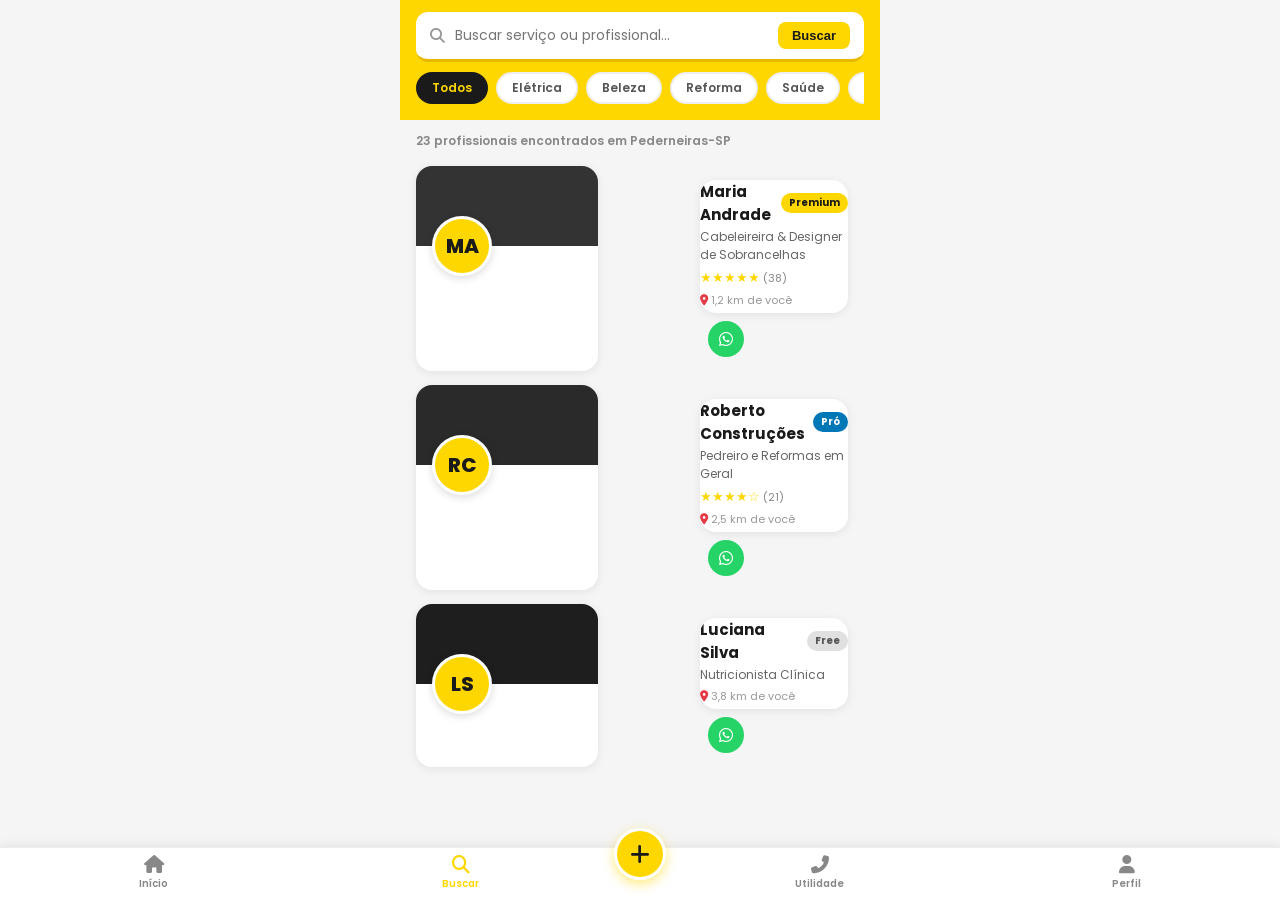
==== busca.html @ 1a4ab256 "Add files via upload" ====
<!DOCTYPE html>
<html lang="pt-BR">
<head>
<meta charset="UTF-8"/>
<meta name="viewport" content="width=device-width, initial-scale=1.0"/>
<title>Buscar – TÁNAMÃO</title>
<link rel="stylesheet" href="style.css"/>
<link href="https://fonts.googleapis.com/css2?family=Poppins:wght@400;600;700;800&display=swap" rel="stylesheet"/>
<link rel="stylesheet" href="https://cdnjs.cloudflare.com/ajax/libs/font-awesome/6.5.0/css/all.min.css"/>
<style>
.busca-header { background: #FFD700; padding: 12px 16px; position: sticky; top: 0; z-index: 100; }
.busca-header .search-bar { border-radius: 12px; margin-bottom: 10px; }
.filter-chips { display: flex; gap: 8px; overflow-x: auto; padding-bottom: 4px; }
.filter-chips::-webkit-scrollbar { display: none; }
.chip {
  white-space: nowrap; background: #fff; border: 2px solid #eee;
  border-radius: 20px; padding: 5px 14px; font-size: 12px;
  font-weight: 600; color: #555; cursor: pointer;
  font-family: 'Poppins',sans-serif;
}
.chip.active { background: #1a1a1a; color: #FFD700; border-color: #1a1a1a; }
.results-count { padding: 12px 16px 4px; font-size: 12px; color: #888; font-weight: 600; }
</style>
</head>
<body>
<div class="busca-header">
  <div class="search-bar">
    <i class="fas fa-search"></i>
    <input type="text" placeholder="Buscar serviço ou profissional..."/>
    <button class="btn-search">Buscar</button>
  </div>
  <div class="filter-chips">
    <button class="chip active">Todos</button>
    <button class="chip">Elétrica</button>
    <button class="chip">Beleza</button>
    <button class="chip">Reforma</button>
    <button class="chip">Saúde</button>
    <button class="chip">Aulas</button>
    <button class="chip">Informática</button>
  </div>
</div>
<div class="results-count">23 profissionais encontrados em Pederneiras-SP</div>
<div class="section">
  <div class="cards-list">
    <a href="perfil.html" class="card">
      <div class="card-cover" style="background:#333"></div>
      <div class="card-avatar">MA</div>
      <div class="card-info">
        <div class="card-header-row"><h3>Maria Andrade</h3><span class="badge badge-premium">Premium</span></div>
        <p class="card-role">Cabeleireira & Designer de Sobrancelhas</p>
        <div class="card-stars">★★★★★ <span>(38)</span></div>
        <div class="card-location"><i class="fas fa-map-marker-alt"></i> 1,2 km de você</div>
        <div class="card-contacts">
          <a href="#" class="contact-btn whatsapp"><i class="fab fa-whatsapp"></i></a>
        </div>
      </div>
    </a>
    <a href="perfil.html" class="card">
      <div class="card-cover" style="background:#2a2a2a"></div>
      <div class="card-avatar">RC</div>
      <div class="card-info">
        <div class="card-header-row"><h3>Roberto Construções</h3><span class="badge badge-pro">Pró</span></div>
        <p class="card-role">Pedreiro e Reformas em Geral</p>
        <div class="card-stars">★★★★☆ <span>(21)</span></div>
        <div class="card-location"><i class="fas fa-map-marker-alt"></i> 2,5 km de você</div>
        <div class="card-contacts">
          <a href="#" class="contact-btn whatsapp"><i class="fab fa-whatsapp"></i></a>
        </div>
      </div>
    </a>
    <a href="perfil.html" class="card">
      <div class="card-cover" style="background:#1e1e1e"></div>
      <div class="card-avatar">LS</div>
      <div class="card-info">
        <div class="card-header-row"><h3>Luciana Silva</h3><span class="badge badge-free">Free</span></div>
        <p class="card-role">Nutricionista Clínica</p>
        <div class="card-location"><i class="fas fa-map-marker-alt"></i> 3,8 km de você</div>
        <div class="card-contacts">
          <a href="#" class="contact-btn whatsapp"><i class="fab fa-whatsapp"></i></a>
        </div>
      </div>
    </a>
  </div>
</div>
<nav class="bottom-nav">
  <a href="index.html" class="nav-item"><i class="fas fa-home"></i><span>Início</span></a>
  <a href="busca.html" class="nav-item active"><i class="fas fa-search"></i><span>Buscar</span></a>
  <a href="cadastro.html" class="nav-item nav-center"><i class="fas fa-plus"></i></a>
  <a href="utilidade.html" class="nav-item"><i class="fas fa-phone-alt"></i><span>Utilidade</span></a>
  <a href="minha-conta.html" class="nav-item"><i class="fas fa-user"></i><span>Perfil</span></a>
</nav>
</body>
</html>
---- style.css ----
/* ========== RESET & BASE ========== */
*, *::before, *::after { box-sizing: border-box; margin: 0; padding: 0; }
body {
  font-family: 'Poppins', sans-serif;
  background: #f5f5f5;
  color: #1a1a1a;
  padding-bottom: 80px;
}
a { text-decoration: none; color: inherit; }

/* ========== HEADER ========== */
.header {
  background: #FFD700;
  padding: 12px 16px 0;
  position: sticky; top: 0; z-index: 100;
  box-shadow: 0 2px 8px rgba(0,0,0,0.15);
}
.header-top {
  display: flex; align-items: center; justify-content: space-between;
  margin-bottom: 10px;
}
.logo { display: flex; align-items: center; gap: 8px; }
.logo-icon { font-size: 26px; }
.logo-text { font-size: 22px; font-weight: 800; color: #1a1a1a; letter-spacing: -0.5px; }
.logo-accent { color: #e65c00; }
.header-actions { display: flex; gap: 8px; }
.btn-header {
  padding: 6px 14px; border-radius: 20px;
  font-size: 13px; font-weight: 600;
  border: 2px solid #1a1a1a; color: #1a1a1a;
}
.btn-yellow { background: #1a1a1a; color: #FFD700 !important; border-color: #1a1a1a; }

.search-bar {
  display: flex; align-items: center;
  background: #fff; border-radius: 12px 12px 0 0;
  padding: 10px 14px; gap: 10px;
  border-bottom: 3px solid #e6b800;
}
.search-bar i { color: #999; font-size: 15px; }
.search-bar input {
  flex: 1; border: none; outline: none;
  font-family: 'Poppins', sans-serif;
  font-size: 14px; background: transparent;
}
.btn-search {
  background: #FFD700; border: none; border-radius: 8px;
  padding: 6px 14px; font-weight: 700; font-size: 13px;
  cursor: pointer; color: #1a1a1a;
}

/* ========== BANNER PREMIUM ========== */
.banner-section { background: #1a1a1a; overflow: hidden; }
.banner-slide {
  display: flex; align-items: stretch;
  min-height: 160px; position: relative;
}
.banner-content {
  flex: 1; padding: 20px 16px;
  display: flex; flex-direction: column; gap: 4px;
  z-index: 2;
}
.badge-premium {
  display: inline-block; background: #FFD700;
  color: #1a1a1a; font-size: 11px; font-weight: 700;
  padding: 2px 10px; border-radius: 20px; width: fit-content;
}
.banner-content h2 { color: #fff; font-size: 20px; font-weight: 700; margin-top: 4px; }
.banner-content p { color: #ccc; font-size: 12px; }
.btn-banner {
  margin-top: 8px; background: #FFD700; color: #1a1a1a;
  font-weight: 700; font-size: 13px; border-radius: 8px;
  padding: 7px 18px; width: fit-content;
}
.banner-img {
  width: 120px; flex-shrink: 0;
  display: flex; align-items: center; justify-content: center;
  background: #333;
}
.banner-avatar {
  width: 64px; height: 64px; border-radius: 50%;
  background: #FFD700; color: #1a1a1a;
  font-size: 22px; font-weight: 800;
  display: flex; align-items: center; justify-content: center;
  border: 3px solid #fff;
}

/* ========== UTILIDADE PÚBLICA ========== */
.util-btn-wrapper { padding: 12px 16px; }
.btn-utilidade {
  display: flex; align-items: center; gap: 10px;
  background: #e63946; color: #fff;
  border-radius: 12px; padding: 12px 16px;
  font-weight: 700; font-size: 14px;
  box-shadow: 0 3px 10px rgba(230,57,70,0.3);
}
.btn-utilidade i { font-size: 18px; }

/* ========== SECTIONS ========== */
.section { padding: 12px 16px 4px; }
.section-title { font-size: 16px; font-weight: 700; margin-bottom: 12px; color: #1a1a1a; }

/* ========== CATEGORIES ========== */
.categories-grid {
  display: grid; grid-template-columns: repeat(4, 1fr);
  gap: 10px;
}
.cat-item {
  background: #fff; border-radius: 12px;
  display: flex; flex-direction: column;
  align-items: center; padding: 12px 6px; gap: 6px;
  box-shadow: 0 1px 4px rgba(0,0,0,0.08);
  font-size: 11px; font-weight: 600; color: #333;
  transition: transform 0.15s;
}
.cat-item:active { transform: scale(0.95); }
.cat-icon { font-size: 24px; }

/* ========== CARDS ========== */
.cards-list { display: flex; flex-direction: column; gap: 14px; padding-bottom: 10px; }
.card {
  background: #fff; border-radius: 16px;
  overflow: hidden; box-shadow: 0 2px 10px rgba(0,0,0,0.08);
  position: relative; display: block;
}
.card-cover { height: 80px; background: #ddd; }
.card-avatar {
  width: 60px; height: 60px; border-radius: 50%;
  background: #FFD700; color: #1a1a1a;
  font-size: 20px; font-weight: 800;
  display: flex; align-items: center; justify-content: center;
  border: 3px solid #fff;
  position: absolute; top: 50px; left: 16px;
  box-shadow: 0 2px 8px rgba(0,0,0,0.15);
}
.card-info { padding: 14px 16px 14px 88px; min-height: 90px; }
.card-header-row { display: flex; align-items: center; gap: 8px; margin-bottom: 2px; }
.card-info h3 { font-size: 15px; font-weight: 700; }
.badge {
  font-size: 10px; font-weight: 700; padding: 2px 8px;
  border-radius: 20px;
}
.badge-premium { background: #FFD700; color: #1a1a1a; }
.badge-pro { background: #0077b6; color: #fff; }
.badge-free { background: #e0e0e0; color: #555; }
.card-role { font-size: 12px; color: #666; margin-bottom: 4px; }
.card-stars { font-size: 13px; color: #FFD700; }
.card-stars span { color: #888; font-size: 11px; }
.card-location { font-size: 11px; color: #999; margin: 4px 0; }
.card-location i { color: #e63946; }
.card-contacts { display: flex; gap: 8px; margin-top: 8px; }
.contact-btn {
  width: 36px; height: 36px; border-radius: 50%;
  display: flex; align-items: center; justify-content: center;
  font-size: 16px; color: #fff;
}
.whatsapp { background: #25D366; }
.insta { background: linear-gradient(135deg,#f09433,#e6683c,#dc2743,#cc2366,#bc1888); }
.phone { background: #0077b6; }

/* ========== BOTTOM NAV ========== */
.bottom-nav {
  position: fixed; bottom: 0; left: 0; right: 0;
  background: #fff; display: flex;
  border-top: 1px solid #eee;
  box-shadow: 0 -2px 10px rgba(0,0,0,0.08);
  z-index: 100;
}
.nav-item {
  flex: 1; display: flex; flex-direction: column;
  align-items: center; justify-content: center;
  padding: 8px 0; font-size: 10px; color: #888;
  gap: 2px; font-weight: 600;
}
.nav-item i { font-size: 18px; }
.nav-item.active { color: #FFD700; }
.nav-center {
  background: #FFD700; border-radius: 50%;
  width: 52px; height: 52px; margin-top: -20px;
  font-size: 22px !important; color: #1a1a1a !important;
  border: 3px solid #fff;
  box-shadow: 0 4px 12px rgba(255,215,0,0.5);
  flex: unset; padding: 0;
}
.nav-center i { font-size: 22px; }

/* ========== RESPONSIVE ========== */
@media (min-width: 600px) {
  body { max-width: 480px; margin: 0 auto; }
  .categories-grid { grid-template-columns: repeat(6, 1fr); }
  .cards-list { display: grid; grid-template-columns: 1fr 1fr; }
}
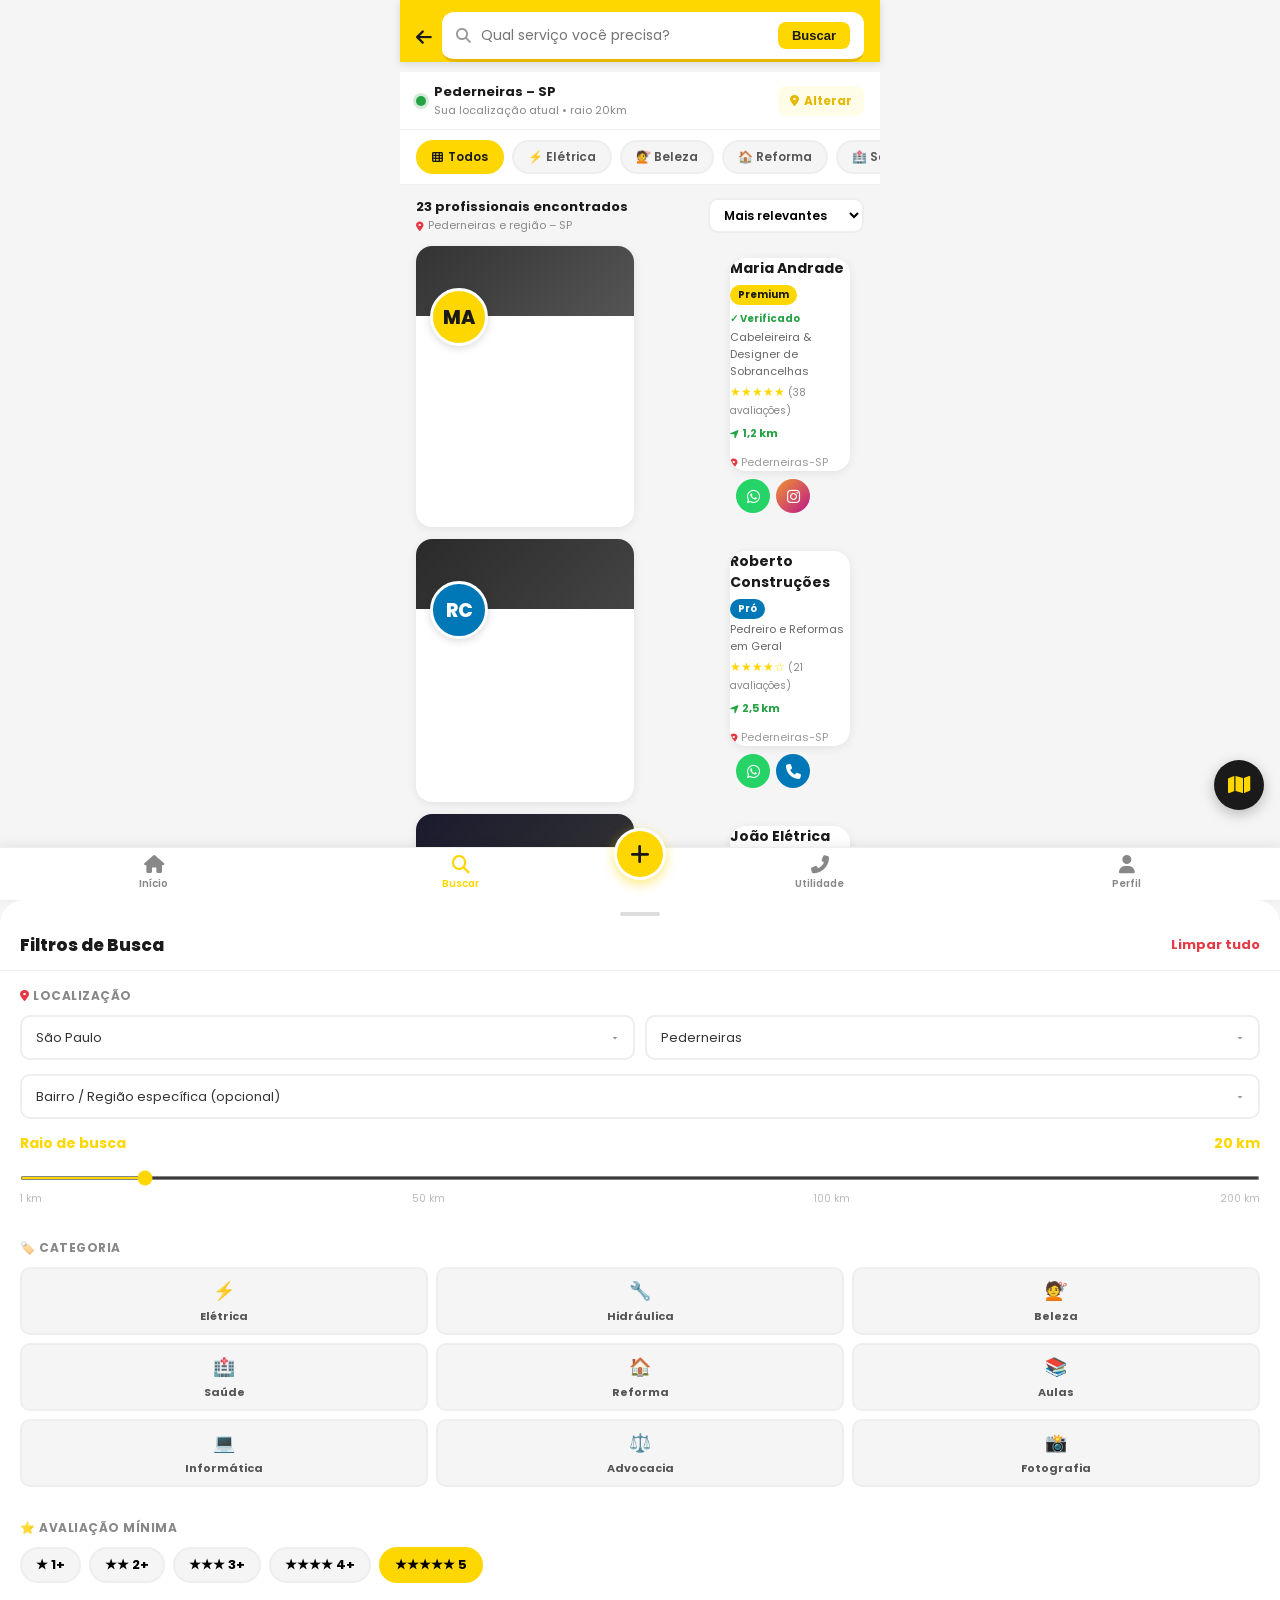
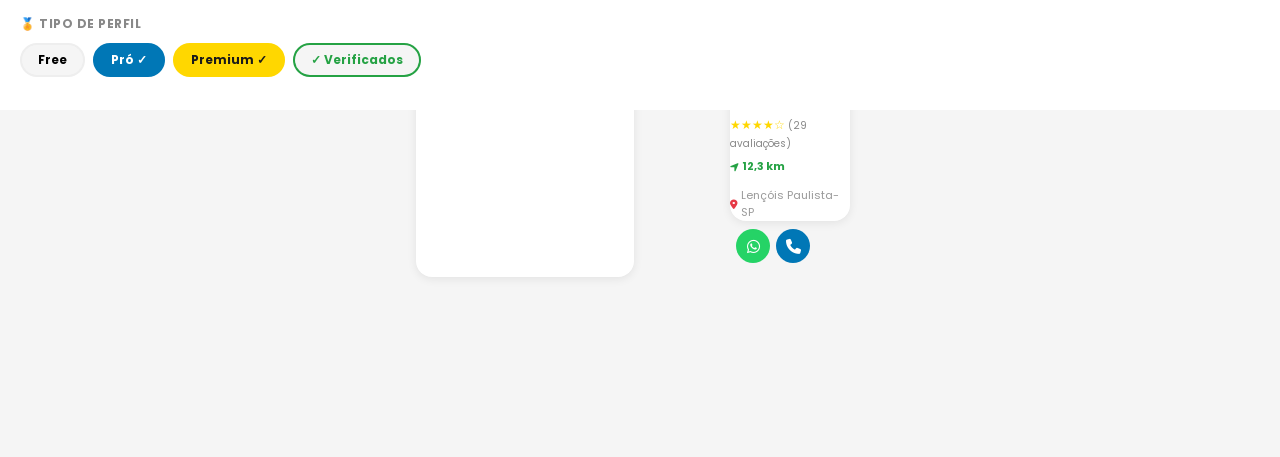
==== commit 83a3f1aa: "Add files via upload" ====
--- a/busca.html
+++ b/busca.html
@@ -3,85 +3,692 @@
 <head>
 <meta charset="UTF-8"/>
 <meta name="viewport" content="width=device-width, initial-scale=1.0"/>
-<title>Buscar – TÁNAMÃO</title>
+<title>Buscar Profissionais – TÁNAMÃO</title>
 <link rel="stylesheet" href="style.css"/>
 <link href="https://fonts.googleapis.com/css2?family=Poppins:wght@400;600;700;800&display=swap" rel="stylesheet"/>
 <link rel="stylesheet" href="https://cdnjs.cloudflare.com/ajax/libs/font-awesome/6.5.0/css/all.min.css"/>
 <style>
-.busca-header { background: #FFD700; padding: 12px 16px; position: sticky; top: 0; z-index: 100; }
-.busca-header .search-bar { border-radius: 12px; margin-bottom: 10px; }
-.filter-chips { display: flex; gap: 8px; overflow-x: auto; padding-bottom: 4px; }
-.filter-chips::-webkit-scrollbar { display: none; }
-.chip {
-  white-space: nowrap; background: #fff; border: 2px solid #eee;
-  border-radius: 20px; padding: 5px 14px; font-size: 12px;
-  font-weight: 600; color: #555; cursor: pointer;
-  font-family: 'Poppins',sans-serif;
-}
-.chip.active { background: #1a1a1a; color: #FFD700; border-color: #1a1a1a; }
-.results-count { padding: 12px 16px 4px; font-size: 12px; color: #888; font-weight: 600; }
+/* ===== HEADER ===== */
+.busca-header{
+  background:#FFD700;
+  padding:12px 16px 0;
+  position:sticky;top:0;z-index:100;
+  box-shadow:0 2px 8px rgba(0,0,0,0.12);
+}
+.header-top-row{
+  display:flex;align-items:center;gap:10px;margin-bottom:10px;
+}
+.header-top-row .logo-small{
+  font-size:20px;font-weight:800;color:#1a1a1a;white-space:nowrap;
+}
+.search-bar{
+  display:flex;align-items:center;background:#fff;
+  border-radius:12px;padding:10px 14px;gap:10px;
+  border-bottom:3px solid #e6b800;
+}
+.search-bar i{color:#999;font-size:15px;}
+.search-bar input{
+  flex:1;border:none;outline:none;
+  font-family:'Poppins',sans-serif;font-size:14px;background:transparent;
+}
+.btn-search{
+  background:#FFD700;border:none;border-radius:8px;
+  padding:6px 14px;font-weight:700;font-size:13px;
+  cursor:pointer;color:#1a1a1a;white-space:nowrap;
+}
+
+/* LOCALIZAÇÃO ATUAL */
+.location-bar{
+  display:flex;align-items:center;justify-content:space-between;
+  padding:10px 16px;background:#fff;
+  border-bottom:1px solid #f0f0f0;
+}
+.location-left{display:flex;align-items:center;gap:8px;}
+.location-dot{
+  width:10px;height:10px;border-radius:50%;background:#25a244;
+  box-shadow:0 0 0 3px rgba(37,162,68,0.2);flex-shrink:0;
+  animation:pulse 2s infinite;
+}
+@keyframes pulse{
+  0%{box-shadow:0 0 0 0 rgba(37,162,68,0.4);}
+  70%{box-shadow:0 0 0 8px rgba(37,162,68,0);}
+  100%{box-shadow:0 0 0 0 rgba(37,162,68,0);}
+}
+.location-text{font-size:13px;font-weight:700;color:#1a1a1a;}
+.location-sub{font-size:11px;color:#888;}
+.btn-change-loc{
+  background:#fffde7;border:none;border-radius:8px;
+  padding:6px 12px;font-family:'Poppins',sans-serif;
+  font-size:12px;font-weight:700;color:#e6b800;cursor:pointer;
+  display:flex;align-items:center;gap:5px;
+}
+
+/* FILTROS DRAWER */
+.filter-toggle-bar{
+  display:flex;align-items:center;gap:8px;
+  padding:10px 16px;overflow-x:auto;background:#fff;
+  border-bottom:1px solid #f0f0f0;
+}
+.filter-toggle-bar::-webkit-scrollbar{display:none;}
+.chip-filter{
+  white-space:nowrap;background:#f5f5f5;border:2px solid #eee;
+  border-radius:20px;padding:6px 14px;font-size:12px;
+  font-weight:600;color:#555;cursor:pointer;
+  font-family:'Poppins',sans-serif;display:flex;align-items:center;gap:5px;
+  transition:all 0.2s;flex-shrink:0;
+}
+.chip-filter.active{background:#FFD700;border-color:#FFD700;color:#1a1a1a;}
+.chip-filter.has-value{background:#1a1a1a;border-color:#1a1a1a;color:#FFD700;}
+.chip-filter i{font-size:11px;}
+.btn-filtros-avancados{
+  white-space:nowrap;background:#1a1a1a;border:none;
+  border-radius:20px;padding:7px 14px;font-size:12px;
+  font-weight:700;color:#FFD700;cursor:pointer;
+  font-family:'Poppins',sans-serif;display:flex;align-items:center;gap:5px;
+  flex-shrink:0;
+}
+
+/* DRAWER DE FILTROS */
+.drawer-overlay{
+  position:fixed;inset:0;background:rgba(0,0,0,0.5);
+  z-index:200;display:none;
+}
+.drawer-overlay.open{display:block;}
+.drawer{
+  position:fixed;bottom:0;left:0;right:0;
+  background:#fff;border-radius:24px 24px 0 0;
+  z-index:201;padding:0 0 32px;
+  transform:translateY(100%);transition:transform 0.35s cubic-bezier(.4,0,.2,1);
+  max-height:90vh;overflow-y:auto;
+}
+.drawer.open{transform:translateY(0);}
+.drawer-handle{
+  width:40px;height:4px;background:#ddd;border-radius:2px;
+  margin:12px auto 0;
+}
+.drawer-header{
+  display:flex;align-items:center;justify-content:space-between;
+  padding:16px 20px 12px;border-bottom:1px solid #f0f0f0;
+}
+.drawer-header h2{font-size:17px;font-weight:800;}
+.btn-limpar{
+  background:none;border:none;color:#e63946;
+  font-family:'Poppins',sans-serif;font-size:13px;font-weight:700;cursor:pointer;
+}
+.drawer-section{padding:16px 20px 0;}
+.drawer-section h3{
+  font-size:12px;font-weight:700;color:#888;
+  text-transform:uppercase;letter-spacing:0.5px;margin-bottom:10px;
+}
+.loc-grid{display:grid;grid-template-columns:1fr 1fr;gap:10px;margin-bottom:4px;}
+.loc-select{
+  width:100%;border:2px solid #eee;border-radius:10px;
+  padding:11px 14px;font-family:'Poppins',sans-serif;
+  font-size:13px;outline:none;color:#333;background:#fff;
+  appearance:none;cursor:pointer;
+  background-image:url("data:image/svg+xml,%3Csvg xmlns='http://www.w3.org/2000/svg' width='12' height='12' viewBox='0 0 24 24'%3E%3Cpath fill='%23999' d='M7 10l5 5 5-5z'/%3E%3C/svg%3E");
+  background-repeat:no-repeat;background-position:right 12px center;
+  padding-right:32px;
+}
+.loc-select:focus{border-color:#FFD700;}
+.loc-select-full{grid-column:1/-1;}
+
+.raio-section{margin-top:4px;}
+.raio-label{
+  display:flex;justify-content:space-between;
+  font-size:12px;font-weight:700;margin-bottom:8px;
+}
+.raio-label span{color:#FFD700;font-size:14px;}
+input[type=range]{
+  width:100%;accent-color:#FFD700;height:4px;
+}
+.raio-marks{
+  display:flex;justify-content:space-between;
+  font-size:10px;color:#bbb;margin-top:4px;
+}
+
+.cat-grid{display:grid;grid-template-columns:repeat(3,1fr);gap:8px;}
+.cat-chip{
+  background:#f5f5f5;border:2px solid #eee;border-radius:10px;
+  padding:8px;text-align:center;cursor:pointer;font-size:11px;font-weight:700;
+  color:#555;display:flex;flex-direction:column;align-items:center;gap:4px;
+  font-family:'Poppins',sans-serif;transition:all 0.15s;
+}
+.cat-chip.active{background:#FFD700;border-color:#FFD700;color:#1a1a1a;}
+.cat-chip span{font-size:18px;}
+
+.avaliacao-row{display:flex;gap:8px;}
+.star-chip{
+  background:#f5f5f5;border:2px solid #eee;border-radius:20px;
+  padding:6px 14px;font-size:13px;cursor:pointer;
+  font-family:'Poppins',sans-serif;font-weight:700;transition:all 0.15s;
+}
+.star-chip.active{background:#FFD700;border-color:#FFD700;}
+
+.plano-row{display:flex;gap:8px;flex-wrap:wrap;}
+.plano-chip{
+  background:#f5f5f5;border:2px solid #eee;border-radius:20px;
+  padding:6px 16px;font-size:12px;font-weight:700;cursor:pointer;
+  font-family:'Poppins',sans-serif;transition:all 0.15s;
+}
+.plano-chip.active.free{background:#e0e0e0;border-color:#ccc;color:#555;}
+.plano-chip.active.pro{background:#0077b6;border-color:#0077b6;color:#fff;}
+.plano-chip.active.premium{background:#FFD700;border-color:#FFD700;color:#1a1a1a;}
+
+.btn-aplicar{
+  width:calc(100% - 40px);margin:20px 20px 0;
+  background:#FFD700;color:#1a1a1a;border:none;border-radius:14px;
+  padding:16px;font-family:'Poppins',sans-serif;
+  font-size:16px;font-weight:800;cursor:pointer;
+  box-shadow:0 4px 14px rgba(255,215,0,0.35);
+}
+
+/* MODAL LOCALIZAÇÃO */
+.modal-loc{
+  position:fixed;inset:0;background:rgba(0,0,0,0.6);
+  z-index:300;display:none;align-items:flex-end;justify-content:center;
+}
+.modal-loc.open{display:flex;}
+.modal-loc-card{
+  background:#fff;border-radius:24px 24px 0 0;
+  padding:24px 20px 40px;width:100%;max-width:480px;
+}
+.modal-loc-card h2{font-size:18px;font-weight:800;margin-bottom:6px;}
+.modal-loc-card p{font-size:13px;color:#888;margin-bottom:20px;}
+.loc-option{
+  display:flex;align-items:center;gap:14px;
+  padding:14px;border-radius:14px;cursor:pointer;
+  transition:background 0.15s;margin-bottom:8px;
+  border:2px solid #eee;
+}
+.loc-option:hover{background:#fffde7;border-color:#FFD700;}
+.loc-option.active{background:#fffde7;border-color:#FFD700;}
+.loc-opt-icon{
+  width:46px;height:46px;border-radius:12px;
+  display:flex;align-items:center;justify-content:center;font-size:20px;
+  flex-shrink:0;
+}
+.loc-opt-title{font-size:14px;font-weight:700;}
+.loc-opt-sub{font-size:12px;color:#888;}
+.input-cidade-manual{
+  width:100%;border:2px solid #eee;border-radius:12px;
+  padding:12px 16px;font-family:'Poppins',sans-serif;
+  font-size:14px;outline:none;margin-top:8px;display:none;
+}
+.input-cidade-manual:focus{border-color:#FFD700;}
+.btn-confirmar-loc{
+  width:100%;background:#FFD700;color:#1a1a1a;
+  border:none;border-radius:14px;padding:15px;
+  font-family:'Poppins',sans-serif;font-size:15px;font-weight:800;
+  cursor:pointer;margin-top:16px;
+}
+
+/* RESULTADOS */
+.results-bar{
+  display:flex;align-items:center;justify-content:space-between;
+  padding:12px 16px;
+}
+.results-count{font-size:13px;font-weight:700;color:#1a1a1a;}
+.results-location{font-size:11px;color:#888;display:flex;align-items:center;gap:4px;}
+.results-location i{color:#e63946;font-size:10px;}
+.sort-select{
+  border:2px solid #eee;border-radius:10px;
+  padding:6px 10px;font-family:'Poppins',sans-serif;
+  font-size:12px;font-weight:600;outline:none;background:#fff;
+  cursor:pointer;
+}
+.sort-select:focus{border-color:#FFD700;}
+
+/* CARDS */
+.cards-list{display:flex;flex-direction:column;gap:12px;padding:0 16px 100px;}
+.card{
+  background:#fff;border-radius:16px;overflow:hidden;
+  box-shadow:0 2px 10px rgba(0,0,0,0.08);display:block;
+  position:relative;
+}
+.card-cover{height:70px;background:#ddd;}
+.card-avatar{
+  width:58px;height:58px;border-radius:50%;
+  background:#FFD700;color:#1a1a1a;
+  font-size:19px;font-weight:800;
+  display:flex;align-items:center;justify-content:center;
+  border:3px solid #fff;
+  position:absolute;top:42px;left:14px;
+  box-shadow:0 2px 8px rgba(0,0,0,0.15);
+}
+.card-info{padding:12px 14px 14px 84px;min-height:86px;}
+.card-header-row{display:flex;align-items:center;gap:6px;margin-bottom:2px;flex-wrap:wrap;}
+.card-info h3{font-size:14px;font-weight:700;}
+.badge{font-size:10px;font-weight:700;padding:2px 8px;border-radius:20px;}
+.badge-premium{background:#FFD700;color:#1a1a1a;}
+.badge-pro{background:#0077b6;color:#fff;}
+.badge-free{background:#e0e0e0;color:#555;}
+.card-role{font-size:11px;color:#666;margin-bottom:3px;}
+.card-stars{font-size:12px;color:#FFD700;}
+.card-stars span{color:#888;font-size:10px;}
+.card-meta{
+  display:flex;align-items:center;gap:12px;
+  margin-top:6px;flex-wrap:wrap;
+}
+.card-distance{
+  font-size:11px;color:#25a244;font-weight:700;
+  display:flex;align-items:center;gap:3px;
+}
+.card-distance i{font-size:10px;}
+.card-location-text{font-size:11px;color:#999;display:flex;align-items:center;gap:3px;}
+.card-location-text i{color:#e63946;font-size:10px;}
+.card-contacts{display:flex;gap:6px;margin-top:8px;}
+.contact-btn{
+  width:34px;height:34px;border-radius:50%;
+  display:flex;align-items:center;justify-content:center;
+  font-size:15px;color:#fff;
+}
+.whatsapp{background:#25D366;}
+.phone{background:#0077b6;}
+.insta{background:linear-gradient(135deg,#f09433,#bc1888);}
+
+/* TAG SEM RESULTADO */
+.empty-state{
+  text-align:center;padding:48px 24px;
+}
+.empty-state .icon{font-size:48px;margin-bottom:12px;}
+.empty-state h3{font-size:16px;font-weight:700;margin-bottom:6px;}
+.empty-state p{font-size:13px;color:#888;line-height:1.6;}
+.btn-expandir{
+  margin-top:14px;background:#FFD700;border:none;
+  border-radius:12px;padding:12px 24px;
+  font-family:'Poppins',sans-serif;font-size:14px;font-weight:700;cursor:pointer;
+}
+
+/* MAPA TOGGLE */
+.map-toggle{
+  position:fixed;bottom:90px;right:16px;z-index:50;
+  background:#1a1a1a;color:#FFD700;border:none;
+  border-radius:50%;width:50px;height:50px;
+  font-size:20px;cursor:pointer;
+  box-shadow:0 4px 14px rgba(0,0,0,0.25);
+  display:flex;align-items:center;justify-content:center;
+}
+.map-placeholder{
+  background:#e8f4ff;height:220px;
+  display:none;align-items:center;justify-content:center;
+  flex-direction:column;gap:8px;font-size:13px;color:#0077b6;font-weight:600;
+  border-bottom:1px solid #cce5ff;
+}
+.map-placeholder.show{display:flex;}
+.map-placeholder i{font-size:36px;}
+
+@media(min-width:600px){
+  body{max-width:480px;margin:0 auto;}
+  .cards-list{display:grid;grid-template-columns:1fr 1fr;}
+}
 </style>
 </head>
 <body>
+
+<!-- HEADER -->
 <div class="busca-header">
-  <div class="search-bar">
-    <i class="fas fa-search"></i>
-    <input type="text" placeholder="Buscar serviço ou profissional..."/>
-    <button class="btn-search">Buscar</button>
-  </div>
-  <div class="filter-chips">
-    <button class="chip active">Todos</button>
-    <button class="chip">Elétrica</button>
-    <button class="chip">Beleza</button>
-    <button class="chip">Reforma</button>
-    <button class="chip">Saúde</button>
-    <button class="chip">Aulas</button>
-    <button class="chip">Informática</button>
+  <div class="header-top-row">
+    <a href="index.html" style="color:#1a1a1a;font-size:18px;flex-shrink:0;"><i class="fas fa-arrow-left"></i></a>
+    <div class="search-bar" style="flex:1;">
+      <i class="fas fa-search"></i>
+      <input type="text" placeholder="Qual serviço você precisa?" id="searchInput"/>
+      <button class="btn-search" onclick="buscar()">Buscar</button>
+    </div>
   </div>
 </div>
-<div class="results-count">23 profissionais encontrados em Pederneiras-SP</div>
-<div class="section">
-  <div class="cards-list">
-    <a href="perfil.html" class="card">
-      <div class="card-cover" style="background:#333"></div>
-      <div class="card-avatar">MA</div>
-      <div class="card-info">
-        <div class="card-header-row"><h3>Maria Andrade</h3><span class="badge badge-premium">Premium</span></div>
-        <p class="card-role">Cabeleireira & Designer de Sobrancelhas</p>
-        <div class="card-stars">★★★★★ <span>(38)</span></div>
-        <div class="card-location"><i class="fas fa-map-marker-alt"></i> 1,2 km de você</div>
-        <div class="card-contacts">
-          <a href="#" class="contact-btn whatsapp"><i class="fab fa-whatsapp"></i></a>
-        </div>
-      </div>
-    </a>
-    <a href="perfil.html" class="card">
-      <div class="card-cover" style="background:#2a2a2a"></div>
-      <div class="card-avatar">RC</div>
-      <div class="card-info">
-        <div class="card-header-row"><h3>Roberto Construções</h3><span class="badge badge-pro">Pró</span></div>
-        <p class="card-role">Pedreiro e Reformas em Geral</p>
-        <div class="card-stars">★★★★☆ <span>(21)</span></div>
-        <div class="card-location"><i class="fas fa-map-marker-alt"></i> 2,5 km de você</div>
-        <div class="card-contacts">
-          <a href="#" class="contact-btn whatsapp"><i class="fab fa-whatsapp"></i></a>
-        </div>
-      </div>
-    </a>
-    <a href="perfil.html" class="card">
-      <div class="card-cover" style="background:#1e1e1e"></div>
-      <div class="card-avatar">LS</div>
-      <div class="card-info">
-        <div class="card-header-row"><h3>Luciana Silva</h3><span class="badge badge-free">Free</span></div>
-        <p class="card-role">Nutricionista Clínica</p>
-        <div class="card-location"><i class="fas fa-map-marker-alt"></i> 3,8 km de você</div>
-        <div class="card-contacts">
-          <a href="#" class="contact-btn whatsapp"><i class="fab fa-whatsapp"></i></a>
-        </div>
-      </div>
-    </a>
-  </div>
+
+<!-- BARRA DE LOCALIZAÇÃO ATUAL -->
+<div class="location-bar">
+  <div class="location-left">
+    <div class="location-dot"></div>
+    <div>
+      <div class="location-text" id="locText">Pederneiras – SP</div>
+      <div class="location-sub" id="locSub">Sua localização atual • raio 20km</div>
+    </div>
+  </div>
+  <button class="btn-change-loc" onclick="abrirModalLoc()">
+    <i class="fas fa-map-marker-alt"></i> Alterar
+  </button>
 </div>
+
+<!-- MAPA (oculto por padrão) -->
+<div class="map-placeholder" id="mapPlaceholder">
+  <i class="fas fa-map-marked-alt"></i>
+  <span>Mapa de profissionais próximos</span>
+  <small style="color:#888;font-size:11px;">(Integração Google Maps em produção)</small>
+</div>
+
+<!-- FILTROS RÁPIDOS -->
+<div class="filter-toggle-bar">
+  <button class="chip-filter active" onclick="toggleChip(this,'Todos')"><i class="fas fa-th"></i> Todos</button>
+  <button class="chip-filter" onclick="toggleChip(this,'Elétrica')">⚡ Elétrica</button>
+  <button class="chip-filter" onclick="toggleChip(this,'Beleza')">💇 Beleza</button>
+  <button class="chip-filter" onclick="toggleChip(this,'Reforma')">🏠 Reforma</button>
+  <button class="chip-filter" onclick="toggleChip(this,'Saúde')">🏥 Saúde</button>
+  <button class="chip-filter" onclick="toggleChip(this,'Aulas')">📚 Aulas</button>
+  <button class="btn-filtros-avancados" onclick="abrirDrawer()">
+    <i class="fas fa-sliders-h"></i> Filtros <span id="filtrosCount" style="display:none;background:#e63946;color:#fff;border-radius:50%;width:16px;height:16px;font-size:10px;display:inline-flex;align-items:center;justify-content:center;">0</span>
+  </button>
+</div>
+
+<!-- RESULTADOS -->
+<div class="results-bar">
+  <div>
+    <div class="results-count" id="resultsCount">23 profissionais encontrados</div>
+    <div class="results-location"><i class="fas fa-map-marker-alt"></i> <span id="resultsLoc">Pederneiras e região – SP</span></div>
+  </div>
+  <select class="sort-select" onchange="reordenar(this.value)">
+    <option value="relevancia">Mais relevantes</option>
+    <option value="distancia">Mais próximos</option>
+    <option value="avaliacao">Melhor avaliados</option>
+    <option value="recentes">Mais recentes</option>
+  </select>
+</div>
+
+<!-- CARDS -->
+<div class="cards-list" id="cardsList">
+
+  <a href="perfil.html" class="card">
+    <div class="card-cover" style="background:linear-gradient(135deg,#333,#555);"></div>
+    <div class="card-avatar">MA</div>
+    <div class="card-info">
+      <div class="card-header-row">
+        <h3>Maria Andrade</h3>
+        <span class="badge badge-premium">Premium</span>
+        <span style="font-size:10px;color:#25a244;font-weight:700;">✓ Verificado</span>
+      </div>
+      <p class="card-role">Cabeleireira & Designer de Sobrancelhas</p>
+      <div class="card-stars">★★★★★ <span>(38 avaliações)</span></div>
+      <div class="card-meta">
+        <span class="card-distance"><i class="fas fa-location-arrow"></i> 1,2 km</span>
+        <span class="card-location-text"><i class="fas fa-map-marker-alt"></i> Pederneiras-SP</span>
+      </div>
+      <div class="card-contacts">
+        <a href="#" class="contact-btn whatsapp"><i class="fab fa-whatsapp"></i></a>
+        <a href="#" class="contact-btn insta"><i class="fab fa-instagram"></i></a>
+      </div>
+    </div>
+  </a>
+
+  <a href="perfil.html" class="card">
+    <div class="card-cover" style="background:linear-gradient(135deg,#2a2a2a,#444);"></div>
+    <div class="card-avatar" style="background:#0077b6;color:#fff;">RC</div>
+    <div class="card-info">
+      <div class="card-header-row">
+        <h3>Roberto Construções</h3>
+        <span class="badge badge-pro">Pró</span>
+      </div>
+      <p class="card-role">Pedreiro e Reformas em Geral</p>
+      <div class="card-stars">★★★★☆ <span>(21 avaliações)</span></div>
+      <div class="card-meta">
+        <span class="card-distance"><i class="fas fa-location-arrow"></i> 2,5 km</span>
+        <span class="card-location-text"><i class="fas fa-map-marker-alt"></i> Pederneiras-SP</span>
+      </div>
+      <div class="card-contacts">
+        <a href="#" class="contact-btn whatsapp"><i class="fab fa-whatsapp"></i></a>
+        <a href="#" class="contact-btn phone"><i class="fas fa-phone"></i></a>
+      </div>
+    </div>
+  </a>
+
+  <a href="perfil.html" class="card">
+    <div class="card-cover" style="background:linear-gradient(135deg,#1a1a2e,#333);"></div>
+    <div class="card-avatar" style="background:#e63946;color:#fff;">JE</div>
+    <div class="card-info">
+      <div class="card-header-row">
+        <h3>João Elétrica</h3>
+        <span class="badge badge-premium">Premium</span>
+        <span style="font-size:10px;color:#25a244;font-weight:700;">✓ Verificado</span>
+      </div>
+      <p class="card-role">Instalações Elétricas Residenciais e Comerciais</p>
+      <div class="card-stars">★★★★★ <span>(54 avaliações)</span></div>
+      <div class="card-meta">
+        <span class="card-distance"><i class="fas fa-location-arrow"></i> 3,1 km</span>
+        <span class="card-location-text"><i class="fas fa-map-marker-alt"></i> Pederneiras-SP</span>
+      </div>
+      <div class="card-contacts">
+        <a href="#" class="contact-btn whatsapp"><i class="fab fa-whatsapp"></i></a>
+        <a href="#" class="contact-btn phone"><i class="fas fa-phone"></i></a>
+      </div>
+    </div>
+  </a>
+
+  <a href="perfil.html" class="card">
+    <div class="card-cover" style="background:linear-gradient(135deg,#1e3a2f,#2d5a3d);"></div>
+    <div class="card-avatar" style="background:#25a244;color:#fff;">LS</div>
+    <div class="card-info">
+      <div class="card-header-row">
+        <h3>Luciana Silva</h3>
+        <span class="badge badge-pro">Pró</span>
+      </div>
+      <p class="card-role">Nutricionista Clínica</p>
+      <div class="card-stars">★★★★★ <span>(17 avaliações)</span></div>
+      <div class="card-meta">
+        <span class="card-distance"><i class="fas fa-location-arrow"></i> 4,0 km</span>
+        <span class="card-location-text"><i class="fas fa-map-marker-alt"></i> Pederneiras-SP</span>
+      </div>
+      <div class="card-contacts">
+        <a href="#" class="contact-btn whatsapp"><i class="fab fa-whatsapp"></i></a>
+      </div>
+    </div>
+  </a>
+
+  <a href="perfil.html" class="card">
+    <div class="card-cover" style="background:linear-gradient(135deg,#2c1810,#5a3020);"></div>
+    <div class="card-avatar" style="background:#e65c00;color:#fff;">FP</div>
+    <div class="card-info">
+      <div class="card-header-row">
+        <h3>Fernanda Fotografia</h3>
+        <span class="badge badge-free">Free</span>
+      </div>
+      <p class="card-role">Fotógrafa de Eventos e Casamentos</p>
+      <div class="card-meta">
+        <span class="card-distance" style="color:#888;"><i class="fas fa-map-marker-alt"></i> 8,4 km</span>
+        <span class="card-location-text"><i class="fas fa-map-marker-alt"></i> Bauru-SP</span>
+      </div>
+      <div class="card-contacts">
+        <a href="#" class="contact-btn whatsapp"><i class="fab fa-whatsapp"></i></a>
+        <a href="#" class="contact-btn insta"><i class="fab fa-instagram"></i></a>
+      </div>
+    </div>
+  </a>
+
+  <a href="perfil.html" class="card">
+    <div class="card-cover" style="background:linear-gradient(135deg,#1a1a3e,#2a2a5a);"></div>
+    <div class="card-avatar" style="background:#0a66c2;color:#fff;">DR</div>
+    <div class="card-info">
+      <div class="card-header-row">
+        <h3>Dr. Rafael Mendes</h3>
+        <span class="badge badge-pro">Pró</span>
+        <span style="font-size:10px;color:#25a244;font-weight:700;">✓ Verificado</span>
+      </div>
+      <p class="card-role">Advogado – Direito Civil e Trabalhista</p>
+      <div class="card-stars">★★★★☆ <span>(29 avaliações)</span></div>
+      <div class="card-meta">
+        <span class="card-distance"><i class="fas fa-location-arrow"></i> 12,3 km</span>
+        <span class="card-location-text"><i class="fas fa-map-marker-alt"></i> Lençóis Paulista-SP</span>
+      </div>
+      <div class="card-contacts">
+        <a href="#" class="contact-btn whatsapp"><i class="fab fa-whatsapp"></i></a>
+        <a href="#" class="contact-btn phone"><i class="fas fa-phone"></i></a>
+      </div>
+    </div>
+  </a>
+
+</div>
+
+<!-- BOTÃO MAPA -->
+<button class="map-toggle" onclick="toggleMapa()" title="Ver no mapa">
+  <i class="fas fa-map" id="mapIcon"></i>
+</button>
+
+<!-- DRAWER DE FILTROS AVANÇADOS -->
+<div class="drawer-overlay" id="drawerOverlay" onclick="fecharDrawer()"></div>
+<div class="drawer" id="filterDrawer">
+  <div class="drawer-handle"></div>
+  <div class="drawer-header">
+    <h2>Filtros de Busca</h2>
+    <button class="btn-limpar" onclick="limparFiltros()">Limpar tudo</button>
+  </div>
+
+  <!-- LOCALIZAÇÃO -->
+  <div class="drawer-section">
+    <h3><i class="fas fa-map-marker-alt" style="color:#e63946;"></i> Localização</h3>
+    <div class="loc-grid">
+      <select class="loc-select" id="selectEstado" onchange="carregarCidades(this.value)">
+        <option value="">Estado</option>
+        <option value="SP" selected>São Paulo</option>
+        <option value="MG">Minas Gerais</option>
+        <option value="RJ">Rio de Janeiro</option>
+        <option value="PR">Paraná</option>
+        <option value="RS">Rio Grande do Sul</option>
+        <option value="SC">Santa Catarina</option>
+        <option value="BA">Bahia</option>
+        <option value="GO">Goiás</option>
+        <option value="DF">Distrito Federal</option>
+        <option value="MT">Mato Grosso</option>
+        <option value="MS">Mato Grosso do Sul</option>
+        <option value="PA">Pará</option>
+        <option value="AM">Amazonas</option>
+        <option value="CE">Ceará</option>
+        <option value="PE">Pernambuco</option>
+        <option value="MA">Maranhão</option>
+        <option value="PB">Paraíba</option>
+        <option value="RN">Rio Grande do Norte</option>
+        <option value="AL">Alagoas</option>
+        <option value="SE">Sergipe</option>
+        <option value="PI">Piauí</option>
+        <option value="TO">Tocantins</option>
+        <option value="RO">Rondônia</option>
+        <option value="AC">Acre</option>
+        <option value="RR">Roraima</option>
+        <option value="AP">Amapá</option>
+        <option value="ES">Espírito Santo</option>
+      </select>
+      <select class="loc-select" id="selectCidade">
+        <option value="">Cidade</option>
+        <option value="pederneiras" selected>Pederneiras</option>
+        <option value="bauru">Bauru</option>
+        <option value="lencois">Lençóis Paulista</option>
+        <option value="jau">Jaú</option>
+        <option value="botucatu">Botucatu</option>
+        <option value="marilia">Marília</option>
+      </select>
+    </div>
+    <select class="loc-select loc-select-full" style="margin-top:10px;" id="selectRegiao">
+      <option value="">Bairro / Região específica (opcional)</option>
+      <option>Centro</option>
+      <option>Jardim América</option>
+      <option>Vila Nova</option>
+      <option>Jardim Paulista</option>
+    </select>
+
+    <div class="raio-section" style="margin-top:14px;">
+      <div class="raio-label">
+        <span>Raio de busca</span>
+        <span id="raioVal">20 km</span>
+      </div>
+      <input type="range" min="1" max="200" value="20" step="1"
+        oninput="document.getElementById('raioVal').textContent=this.value+'km'"/>
+      <div class="raio-marks">
+        <span>1 km</span><span>50 km</span><span>100 km</span><span>200 km</span>
+      </div>
+    </div>
+  </div>
+
+  <!-- CATEGORIA -->
+  <div class="drawer-section" style="margin-top:16px;">
+    <h3>🏷️ Categoria</h3>
+    <div class="cat-grid">
+      <button class="cat-chip" onclick="toggleCat(this)"><span>⚡</span>Elétrica</button>
+      <button class="cat-chip" onclick="toggleCat(this)"><span>🔧</span>Hidráulica</button>
+      <button class="cat-chip" onclick="toggleCat(this)"><span>💇</span>Beleza</button>
+      <button class="cat-chip" onclick="toggleCat(this)"><span>🏥</span>Saúde</button>
+      <button class="cat-chip" onclick="toggleCat(this)"><span>🏠</span>Reforma</button>
+      <button class="cat-chip" onclick="toggleCat(this)"><span>📚</span>Aulas</button>
+      <button class="cat-chip" onclick="toggleCat(this)"><span>💻</span>Informática</button>
+      <button class="cat-chip" onclick="toggleCat(this)"><span>⚖️</span>Advocacia</button>
+      <button class="cat-chip" onclick="toggleCat(this)"><span>📸</span>Fotografia</button>
+    </div>
+  </div>
+
+  <!-- AVALIAÇÃO -->
+  <div class="drawer-section" style="margin-top:16px;">
+    <h3>⭐ Avaliação mínima</h3>
+    <div class="avaliacao-row">
+      <button class="star-chip" onclick="toggleStar(this)">★ 1+</button>
+      <button class="star-chip" onclick="toggleStar(this)">★★ 2+</button>
+      <button class="star-chip" onclick="toggleStar(this)">★★★ 3+</button>
+      <button class="star-chip" onclick="toggleStar(this)">★★★★ 4+</button>
+      <button class="star-chip active" onclick="toggleStar(this)">★★★★★ 5</button>
+    </div>
+  </div>
+
+  <!-- PLANO -->
+  <div class="drawer-section" style="margin-top:16px;">
+    <h3>🏅 Tipo de perfil</h3>
+    <div class="plano-row">
+      <button class="plano-chip free" onclick="togglePlano(this,'free')">Free</button>
+      <button class="plano-chip pro active" onclick="togglePlano(this,'pro')">Pró ✓</button>
+      <button class="plano-chip premium active" onclick="togglePlano(this,'premium')">Premium ✓</button>
+      <button class="plano-chip" onclick="togglePlano(this,'verificado')" style="border-color:#25a244;color:#25a244;">✓ Verificados</button>
+    </div>
+  </div>
+
+  <!-- ATENDE -->
+  <div class="drawer-section" style="margin-top:16px;padding-bottom:4px;">
+    <h3>🚗 Forma de atendimento</h3>
+    <div class="plano-row">
+      <button class="plano-chip active" onclick="this.classList.toggle('active')" style="border-color:#0077b6;color:#0077b6;">Vai até você</button>
+      <button class="plano-chip active" onclick="this.classList.toggle('active')" style="border-color:#e65c00;color:#e65c00;">Atende no local</button>
+      <button class="plano-chip" onclick="this.classList.toggle('active')">Online / Remoto</button>
+    </div>
+  </div>
+
+  <button class="btn-aplicar" onclick="aplicarFiltros()">
+    <i class="fas fa-check"></i> Aplicar filtros
+  </button>
+</div>
+
+<!-- MODAL ALTERAR LOCALIZAÇÃO -->
+<div class="modal-loc" id="modalLoc">
+  <div class="modal-loc-card">
+    <h2>📍 Onde você está?</h2>
+    <p>Escolha como definir sua localização para encontrar profissionais próximos.</p>
+
+    <div class="loc-option active" id="optGps" onclick="selecionarLocOpt('gps')">
+      <div class="loc-opt-icon" style="background:#e8f5e9;">🛰️</div>
+      <div>
+        <div class="loc-opt-title">Usar minha localização GPS</div>
+        <div class="loc-opt-sub">Detectar automaticamente onde você está</div>
+      </div>
+    </div>
+
+    <div class="loc-option" id="optManual" onclick="selecionarLocOpt('manual')">
+      <div class="loc-opt-icon" style="background:#fffde7;">🏙️</div>
+      <div>
+        <div class="loc-opt-title">Digitar cidade manualmente</div>
+        <div class="loc-opt-sub">Buscar em qualquer cidade do Brasil</div>
+      </div>
+    </div>
+    <input class="input-cidade-manual" id="inputCidadeManual"
+      type="text" placeholder="Ex: Bauru – SP, São Paulo – SP..."/>
+
+    <div class="loc-option" id="optRecentes" onclick="selecionarLocOpt('recentes')">
+      <div class="loc-opt-icon" style="background:#f3e5f5;">🕐</div>
+      <div>
+        <div class="loc-opt-title">Localizações recentes</div>
+        <div class="loc-opt-sub">Pederneiras-SP • Bauru-SP</div>
+      </div>
+    </div>
+
+    <button class="btn-confirmar-loc" onclick="confirmarLocalizacao()">
+      <i class="fas fa-check"></i> Confirmar localização
+    </button>
+  </div>
+</div>
+
 <nav class="bottom-nav">
   <a href="index.html" class="nav-item"><i class="fas fa-home"></i><span>Início</span></a>
   <a href="busca.html" class="nav-item active"><i class="fas fa-search"></i><span>Buscar</span></a>
@@ -89,5 +696,143 @@
   <a href="utilidade.html" class="nav-item"><i class="fas fa-phone-alt"></i><span>Utilidade</span></a>
   <a href="minha-conta.html" class="nav-item"><i class="fas fa-user"></i><span>Perfil</span></a>
 </nav>
+
+<script>
+// ===== DRAWER =====
+function abrirDrawer(){
+  document.getElementById('filterDrawer').classList.add('open');
+  document.getElementById('drawerOverlay').classList.add('open');
+}
+function fecharDrawer(){
+  document.getElementById('filterDrawer').classList.remove('open');
+  document.getElementById('drawerOverlay').classList.remove('open');
+}
+function limparFiltros(){
+  document.querySelectorAll('.cat-chip,.star-chip,.plano-chip').forEach(c=>c.classList.remove('active'));
+}
+function aplicarFiltros(){
+  const estado = document.getElementById('selectEstado').value;
+  const cidade = document.getElementById('selectCidade').value;
+  const raio = document.querySelector('input[type=range]').value;
+  const cidadeNome = cidade ? document.getElementById('selectCidade').selectedOptions[0].text : 'Região';
+  const estadoNome = estado || 'BR';
+  document.getElementById('locText').textContent = cidadeNome + ' – ' + estadoNome;
+  document.getElementById('locSub').textContent = 'Filtro manual • raio ' + raio + 'km';
+  document.getElementById('resultsLoc').textContent = cidadeNome + ' e região – ' + estadoNome;
+  fecharDrawer();
+}
+
+// ===== CHIPS RÁPIDOS =====
+function toggleChip(el, cat){
+  document.querySelectorAll('.chip-filter').forEach(c=>c.classList.remove('active'));
+  el.classList.add('active');
+}
+
+// ===== CATS / STARS / PLANOS =====
+function toggleCat(el){ el.classList.toggle('active'); }
+function toggleStar(el){
+  document.querySelectorAll('.star-chip').forEach(c=>c.classList.remove('active'));
+  el.classList.add('active');
+}
+function togglePlano(el, tipo){
+  el.classList.toggle('active');
+  if(el.classList.contains('active')){
+    if(tipo==='pro') el.textContent='Pró ✓';
+    if(tipo==='premium') el.textContent='Premium ✓';
+  } else {
+    if(tipo==='pro') el.textContent='Pró';
+    if(tipo==='premium') el.textContent='Premium';
+  }
+}
+
+// ===== CIDADES DINÂMICAS =====
+const cidadesPorEstado = {
+  SP: ['Pederneiras','Bauru','São Paulo','Campinas','Ribeirão Preto','Sorocaba','São José dos Campos','Lençóis Paulista','Jaú','Botucatu','Marília'],
+  MG: ['Belo Horizonte','Uberlândia','Contagem','Juiz de Fora','Montes Claros'],
+  RJ: ['Rio de Janeiro','Niterói','Duque de Caxias','Nova Iguaçu','Campos dos Goytacazes'],
+  PR: ['Curitiba','Londrina','Maringá','Ponta Grossa','Cascavel'],
+  RS: ['Porto Alegre','Caxias do Sul','Pelotas','Canoas','Santa Maria'],
+  SC: ['Florianópolis','Joinville','Blumenau','São José','Chapecó'],
+  DF: ['Brasília','Taguatinga','Ceilândia','Samambaia','Gama'],
+};
+function carregarCidades(estado){
+  const sel = document.getElementById('selectCidade');
+  sel.innerHTML = '<option value="">Cidade</option>';
+  const cidades = cidadesPorEstado[estado] || [];
+  cidades.forEach(c => {
+    const op = document.createElement('option');
+    op.value = c.toLowerCase().replace(/\s/g,'-');
+    op.textContent = c;
+    sel.appendChild(op);
+  });
+}
+
+// ===== MODAL LOC =====
+function abrirModalLoc(){
+  document.getElementById('modalLoc').classList.add('open');
+}
+function selecionarLocOpt(tipo){
+  document.querySelectorAll('.loc-option').forEach(o=>o.classList.remove('active'));
+  document.getElementById('opt'+tipo.charAt(0).toUpperCase()+tipo.slice(1)).classList.add('active');
+  document.getElementById('inputCidadeManual').style.display = tipo==='manual' ? 'block':'none';
+  if(tipo==='gps') usarGPS();
+}
+function usarGPS(){
+  if(navigator.geolocation){
+    navigator.geolocation.getCurrentPosition(pos=>{
+      document.getElementById('locText').textContent = 'Localização GPS ativa';
+      document.getElementById('locSub').textContent = 'Lat '+pos.coords.latitude.toFixed(4)+' • Lon '+pos.coords.longitude.toFixed(4);
+    }, ()=>{
+      document.getElementById('locText').textContent = 'GPS indisponível';
+    });
+  }
+}
+function confirmarLocalizacao(){
+  const manual = document.getElementById('inputCidadeManual').value;
+  if(manual) {
+    document.getElementById('locText').textContent = manual;
+    document.getElementById('locSub').textContent = 'Cidade escolhida manualmente';
+  }
+  document.getElementById('modalLoc').classList.remove('open');
+}
+
+// ===== MAPA =====
+let mapaAberto = false;
+function toggleMapa(){
+  mapaAberto = !mapaAberto;
+  document.getElementById('mapPlaceholder').classList.toggle('show', mapaAberto);
+  document.getElementById('mapIcon').className = mapaAberto ? 'fas fa-list' : 'fas fa-map';
+}
+
+// ===== BUSCA =====
+function buscar(){
+  const q = document.getElementById('searchInput').value.trim();
+  if(q) document.getElementById('resultsCount').textContent = 'Resultados para "'+q+'"';
+}
+
+// ===== REORDENAR =====
+function reordenar(criterio){
+  const labels = {
+    distancia:'Mais próximos primeiro',
+    avaliacao:'Melhor avaliados primeiro',
+    recentes:'Cadastros recentes primeiro',
+    relevancia:'Mais relevantes'
+  };
+  document.getElementById('resultsCount').textContent = '23 profissionais • '+labels[criterio];
+}
+
+// GPS automático ao carregar
+if(navigator.geolocation){
+  navigator.geolocation.getCurrentPosition(pos=>{
+    document.getElementById('locText').textContent = 'Sua localização atual';
+    document.getElementById('locSub').textContent = 'GPS ativo • raio 20km';
+  });
+}
+
+// Fechar modal ao clicar fora
+document.getElementById('modalLoc').addEventListener('click', function(e){
+  if(e.target===this) this.classList.remove('open');
+});
+</script>
 </body>
 </html>
--- a/style.css
+++ b/style.css
@@ -130,10 +130,12 @@
   font-size: 20px; font-weight: 800;
   display: flex; align-items: center; justify-content: center;
   border: 3px solid #fff;
-  position: absolute; top: 50px; left: 16px;
+  position: absolute; top: 42px; left: 14px;
   box-shadow: 0 2px 8px rgba(0,0,0,0.15);
+  z-index: 2;
+  overflow: hidden;
 }
-.card-info { padding: 14px 16px 14px 88px; min-height: 90px; }
+.card-info { padding: 36px 14px 14px 86px; min-height: 100px; }
 .card-header-row { display: flex; align-items: center; gap: 8px; margin-bottom: 2px; }
 .card-info h3 { font-size: 15px; font-weight: 700; }
 .badge {
